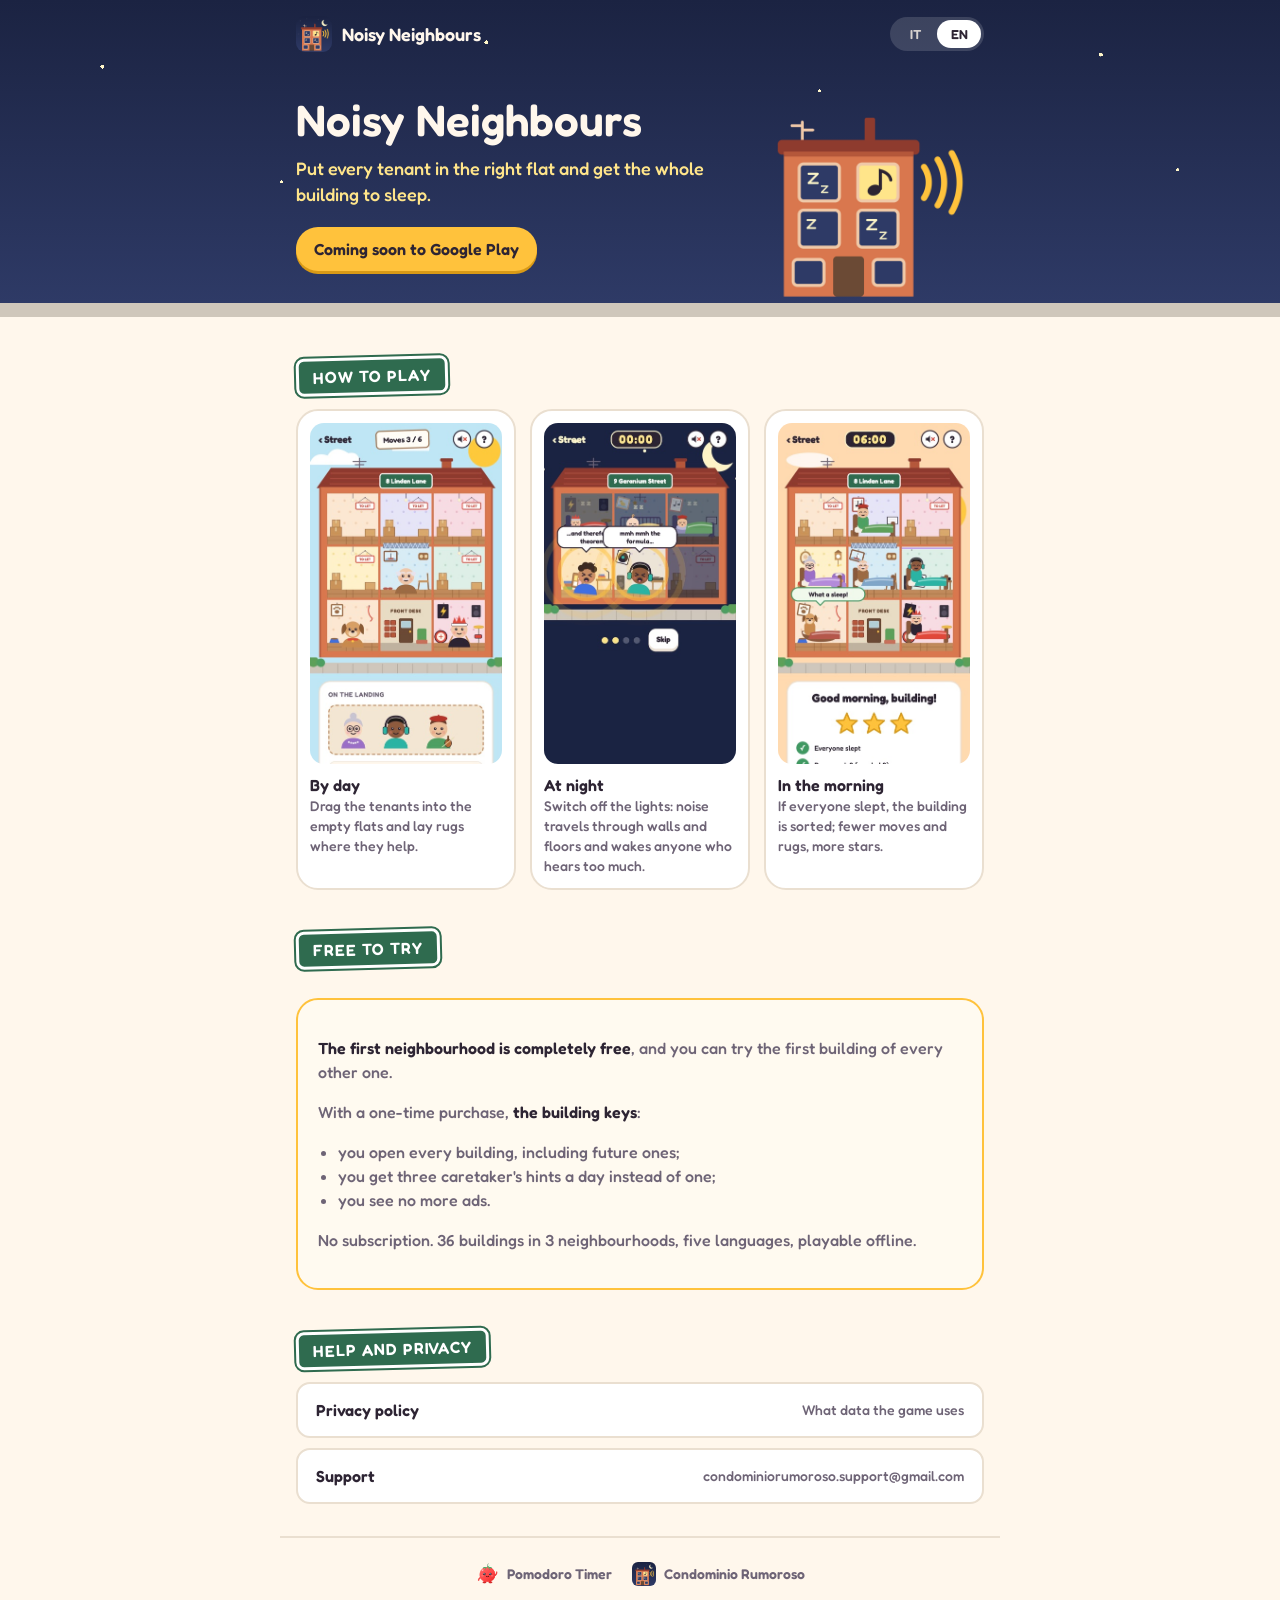
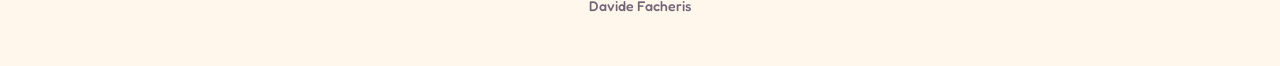
==== condominio/index.html @ 91c70543 "Sito 3.0 "Davanzale" e sezione di Condominio Rumoroso Grafica della 3.0 di Pomodoro Timer (Nunito se" ====
<!doctype html>
<html lang="it">
<head>
  <meta charset="utf-8">
  <meta name="viewport" content="width=device-width, initial-scale=1">
  <title>Condominio Rumoroso</title>
  <meta name="description" content="Condominio Rumoroso: sistema gli inquilini nelle stanze giuste e fai dormire tutto il palazzo. Un rompicapo per Android.">
  <meta name="theme-color" content="#1B2342">
  <link rel="icon" type="image/png" href="/condominio/assets/icon.png">
  <link rel="apple-touch-icon" href="/condominio/assets/icon.png">
  <link rel="preload" href="/condominio/assets/fonts/Fredoka_600SemiBold.ttf" as="font" type="font/ttf" crossorigin>
  <link rel="stylesheet" href="/condominio/assets/condominio.css?v=2">
</head>
<body>
<div class="night">
  <div class="inner">
    <header class="site">
      <a class="home" href="/condominio/"><img src="/condominio/assets/icon.png" alt="" width="36" height="36"><span data-i18n="name">Condominio Rumoroso</span></a>
      <nav class="lang-switch"><a href="?lang=it" data-lang="it">IT</a><a href="?lang=en" data-lang="en">EN</a></nav>
    </header>
    <section class="hero">
      <div>
        <h1 data-i18n="name">Condominio Rumoroso</h1>
        <p data-i18n="tagline">Sistema gli inquilini nelle stanze giuste e fai dormire tutto il palazzo.</p>
        <span class="badge" data-i18n="soon">Presto su Google Play</span>
      </div>
      <img class="building" src="/condominio/assets/palazzo.png" alt="" width="240" height="240">
    </section>
  </div>
</div>

<main>
  <div class="sign" data-i18n="howTitle">Come si gioca</div>
  <div class="steps">
    <figure class="step">
      <img lang="it" src="/condominio/assets/shots/it-2-giorno.jpg" alt="Il palazzo di giorno, con gli inquilini da sistemare sul pianerottolo" width="360" height="640" loading="lazy">
      <img lang="en" src="/condominio/assets/shots/en-2-giorno.jpg" alt="The building by day, with the tenants waiting on the landing" width="360" height="640" loading="lazy" hidden>
      <figcaption><strong data-i18n="step1Title">Di giorno</strong><span data-i18n="step1Text">Trascina gli inquilini nelle stanze libere e stendi i tappeti dove servono.</span></figcaption>
    </figure>
    <figure class="step">
      <img lang="it" src="/condominio/assets/shots/it-3-notte.jpg" alt="La notte: il rumore sveglia due inquilini" width="360" height="640" loading="lazy">
      <img lang="en" src="/condominio/assets/shots/en-3-notte.jpg" alt="The night: the noise wakes two tenants" width="360" height="640" loading="lazy" hidden>
      <figcaption><strong data-i18n="step2Title">Di notte</strong><span data-i18n="step2Text">Spegni le luci: il rumore passa da muri e pavimenti e sveglia chi sente troppo.</span></figcaption>
    </figure>
    <figure class="step">
      <img lang="it" src="/condominio/assets/shots/it-5-stelle.jpg" alt="Il mattino: tutti hanno dormito e arrivano tre stelle" width="360" height="640" loading="lazy">
      <img lang="en" src="/condominio/assets/shots/en-5-stelle.jpg" alt="The morning: everyone slept and three stars arrive" width="360" height="640" loading="lazy" hidden>
      <figcaption><strong data-i18n="step3Title">Al mattino</strong><span data-i18n="step3Text">Se dormono tutti il palazzo è sistemato; meno mosse e tappeti, più stelle.</span></figcaption>
    </figure>
  </div>

  <div class="sign" data-i18n="freeTitle">Gratis da provare</div>
  <section class="card keys" lang="it">
    <p><strong>Il primo quartiere è tutto gratuito</strong>, e di ogni altro quartiere puoi provare il primo palazzo.</p>
    <p>Con un acquisto unico, <strong>le chiavi del condominio</strong>:</p>
    <ul>
      <li>apri tutti i palazzi, anche quelli che arriveranno;</li>
      <li>hai tre aiuti del portiere al giorno invece di uno;</li>
      <li>non vedi più annunci.</li>
    </ul>
    <p>Nessun abbonamento. 36 palazzi in 3 quartieri, cinque lingue, si gioca anche offline.</p>
  </section>
  <section class="card keys" lang="en" hidden>
    <p><strong>The first neighbourhood is completely free</strong>, and you can try the first building of every other one.</p>
    <p>With a one-time purchase, <strong>the building keys</strong>:</p>
    <ul>
      <li>you open every building, including future ones;</li>
      <li>you get three caretaker's hints a day instead of one;</li>
      <li>you see no more ads.</li>
    </ul>
    <p>No subscription. 36 buildings in 3 neighbourhoods, five languages, playable offline.</p>
  </section>

  <div class="sign" data-i18n="helpTitle">Aiuto e privacy</div>
  <nav class="links">
    <a href="/condominio/privacy/"><strong data-i18n="privacyTitle">Informativa sulla privacy</strong><span data-i18n="privacyText">Quali dati usa il gioco</span></a>
    <a href="mailto:condominiorumoroso.support@gmail.com?subject=Condominio%20Rumoroso"><strong data-i18n="supportTitle">Assistenza</strong><span>condominiorumoroso.support@gmail.com</span></a>
  </nav>
</main>

<footer class="apps">
  <a href="/"><img src="/assets/mascot.png" alt="" width="24" height="24">Pomodoro Timer</a>
  <a href="/condominio/"><img src="/condominio/assets/icon.png" alt="" width="24" height="24">Condominio Rumoroso</a>
  <span class="by">Davide Facheris</span>
</footer>
<script src="/assets/site.js?v=3"></script>
<script>
  PomodoroSite.translate({
    it: {
      pageTitle: 'Condominio Rumoroso',
      name: 'Condominio Rumoroso',
      tagline: 'Sistema gli inquilini nelle stanze giuste e fai dormire tutto il palazzo.',
      soon: 'Presto su Google Play',
      howTitle: 'Come si gioca',
      step1Title: 'Di giorno',
      step1Text: 'Trascina gli inquilini nelle stanze libere e stendi i tappeti dove servono.',
      step2Title: 'Di notte',
      step2Text: 'Spegni le luci: il rumore passa da muri e pavimenti e sveglia chi sente troppo.',
      step3Title: 'Al mattino',
      step3Text: 'Se dormono tutti il palazzo è sistemato; meno mosse e tappeti, più stelle.',
      freeTitle: 'Gratis da provare',
      helpTitle: 'Aiuto e privacy',
      privacyTitle: 'Informativa sulla privacy',
      privacyText: 'Quali dati usa il gioco',
      supportTitle: 'Assistenza',
    },
    en: {
      pageTitle: 'Noisy Neighbours',
      name: 'Noisy Neighbours',
      tagline: 'Put every tenant in the right flat and get the whole building to sleep.',
      soon: 'Coming soon to Google Play',
      howTitle: 'How to play',
      step1Title: 'By day',
      step1Text: 'Drag the tenants into the empty flats and lay rugs where they help.',
      step2Title: 'At night',
      step2Text: 'Switch off the lights: noise travels through walls and floors and wakes anyone who hears too much.',
      step3Title: 'In the morning',
      step3Text: 'If everyone slept, the building is sorted; fewer moves and rugs, more stars.',
      freeTitle: 'Free to try',
      helpTitle: 'Help and privacy',
      privacyTitle: 'Privacy policy',
      privacyText: 'What data the game uses',
      supportTitle: 'Support',
    },
  });
</script>
</body>
</html>
---- condominio/assets/condominio.css ----
/* Condominio Rumoroso — the game's section of the site. Same structure as the rest of the site
   (header, language switch, footer with the apps), dressed like the game: the night sky over the
   building, warm paper, the green street sign, gold for the keys and Fredoka, the game's font
   (SIL Open Font License, served from this site). The colors mirror src/ui/theme.ts of the game. */
@font-face { font-family: Fredoka; font-weight: 500; font-display: swap; src: url(/condominio/assets/fonts/Fredoka_500Medium.ttf) format("truetype"); }
@font-face { font-family: Fredoka; font-weight: 600; font-display: swap; src: url(/condominio/assets/fonts/Fredoka_600SemiBold.ttf) format("truetype"); }

:root {
  color-scheme: light;
  --night: #1b2342;
  --night-low: #2e3a66;
  --star: #fff6c9;
  --lit: #ffe58a;
  --bg: #fff7ec;
  --card: #ffffff;
  --ink: #2d2433;
  --muted: #6e6476;
  --line: #eadfd0;
  --sign: #2f6b4f;
  --sign-text: #ffffff;
  --gold: #ffc23c;
  --gold-dark: #d99a16;
  --pavement: #cfc7bb;
  --link: #2c51ae;
  --radius-m: 14px;
  --radius-l: 22px;
  --ease: cubic-bezier(0.2, 0, 0, 1);
}

* { box-sizing: border-box; }

body {
  margin: 0;
  min-height: 100vh;
  background: var(--bg);
  color: var(--ink);
  font: 500 16px/24px Fredoka, -apple-system, BlinkMacSystemFont, "Segoe UI", Roboto, sans-serif;
  -webkit-font-smoothing: antialiased;
}

main { max-width: 720px; margin: 0 auto; padding: 0 16px 32px; }

/* The header sits on the night sky (home) or on paper (privacy) */
header.site {
  display: flex;
  align-items: center;
  justify-content: space-between;
  gap: 16px;
  padding: 16px 0;
}
header.site a.home {
  display: inline-flex;
  align-items: center;
  gap: 10px;
  color: inherit;
  text-decoration: none;
  font-weight: 600;
  font-size: 18px;
}
header.site a.home img { width: 36px; height: 36px; border-radius: 9px; }

.lang-switch { display: inline-flex; padding: 3px; border-radius: 999px; background: rgba(45, 36, 51, 0.1); }
.night .lang-switch { background: rgba(255, 255, 255, 0.14); }
.lang-switch a {
  min-width: 44px;
  padding: 5px 12px;
  border-radius: 999px;
  color: inherit;
  opacity: 0.8;
  text-decoration: none;
  text-align: center;
  font-size: 13px;
  line-height: 18px;
  font-weight: 600;
}
.lang-switch a[aria-current="true"] { background: var(--card); color: var(--ink); opacity: 1; }

/* The hero: the building at night, under the stars, standing on the pavement */
.night {
  color: var(--bg);
  border-bottom: 14px solid var(--pavement);
  background:
    radial-gradient(2px 2px at 8% 22%, var(--star) 98%, transparent),
    radial-gradient(1.5px 1.5px at 22% 60%, var(--star) 98%, transparent),
    radial-gradient(2px 2px at 38% 14%, var(--star) 98%, transparent),
    radial-gradient(1.5px 1.5px at 64% 30%, var(--star) 98%, transparent),
    radial-gradient(2px 2px at 86% 18%, var(--star) 98%, transparent),
    radial-gradient(1.5px 1.5px at 92% 56%, var(--star) 98%, transparent),
    linear-gradient(180deg, var(--night), var(--night-low));
}
.night .inner { max-width: 720px; margin: 0 auto; padding: 0 16px; }
.hero {
  display: grid;
  grid-template-columns: 1fr 240px;
  align-items: end;
  gap: 16px;
  padding-top: 16px;
}
.hero h1 { margin: 0; font-size: 44px; line-height: 46px; font-weight: 600; }
.hero p { margin: 12px 0 0; color: var(--lit); font-size: 18px; line-height: 26px; }
.hero .badge {
  display: inline-flex;
  align-items: center;
  gap: 8px;
  margin: 20px 0 32px;
  padding: 10px 18px;
  border-radius: 999px;
  background: var(--gold);
  color: var(--ink);
  font-weight: 600;
  box-shadow: 0 3px 0 var(--gold-dark);
}
/* The drawing has some air under the building: pull it down so it stands on the pavement */
.hero img.building { width: 240px; height: auto; display: block; margin-bottom: -21px; }

h2 { font-size: 24px; line-height: 30px; font-weight: 600; margin: 40px 0 12px; }
p, li { color: var(--muted); }
strong { color: var(--ink); font-weight: 600; }
a { color: var(--link); text-underline-offset: 2px; }

/* Street sign used as a section label, like the district names in the game */
.sign {
  display: inline-block;
  margin: 40px 0 14px;
  padding: 4px 14px;
  border: 3px solid var(--sign-text);
  outline: 2px solid var(--sign);
  border-radius: 8px;
  background: var(--sign);
  color: var(--sign-text);
  font-weight: 600;
  letter-spacing: 1px;
  text-transform: uppercase;
  transform: rotate(-1.5deg);
}

/* How to play: three steps, each with a screenshot of the game */
.steps { display: grid; grid-template-columns: repeat(3, 1fr); gap: 14px; }
.step {
  margin: 0;
  padding: 12px;
  background: var(--card);
  border: 2px solid var(--line);
  border-radius: var(--radius-l);
}
.step img { display: block; width: 100%; height: auto; border-radius: var(--radius-m); }
.step figcaption { margin-top: 10px; color: var(--muted); font-size: 14px; line-height: 20px; }
.step figcaption strong { display: block; font-size: 16px; line-height: 22px; }

.card {
  background: var(--card);
  border: 2px solid var(--line);
  border-radius: var(--radius-l);
  padding: 20px;
  margin-top: 16px;
}
.card.keys { border-color: var(--gold); background: #fffaf0; }
.card ul { margin: 8px 0 0; padding-left: 20px; }

.links { display: grid; gap: 10px; }
.links a {
  display: flex;
  align-items: center;
  justify-content: space-between;
  gap: 12px;
  padding: 14px 18px;
  border-radius: var(--radius-m);
  border: 2px solid var(--line);
  background: var(--card);
  color: var(--ink);
  text-decoration: none;
  font-weight: 600;
  transition: transform 150ms var(--ease);
}
.links a span { color: var(--muted); font-weight: 500; font-size: 14px; overflow-wrap: anywhere; text-align: right; }
.links a:active { transform: scale(0.98); }

:focus-visible { outline: 3px solid var(--gold); outline-offset: 2px; }
[hidden] { display: none !important; }

/* Privacy policy: paper page under a short strip of night */
.page-head { color: var(--bg); background: linear-gradient(180deg, var(--night), var(--night-low)); border-bottom: 14px solid var(--pavement); }
.page-head .inner { max-width: 720px; margin: 0 auto; padding: 0 16px; }
.page h1 { font-size: 30px; line-height: 36px; font-weight: 600; margin: 24px 0 4px; }
.page .meta { margin-top: 0; }
.page h2 { font-size: 20px; line-height: 26px; margin: 28px 0 8px; }
.table-wrap { overflow-x: auto; margin: 12px 0; border: 2px solid var(--line); border-radius: var(--radius-m); background: var(--card); }
table { border-collapse: collapse; width: 100%; min-width: 560px; font-size: 14px; line-height: 20px; }
th, td { padding: 8px 12px; text-align: left; vertical-align: top; }
th { background: #f7eee1; color: var(--ink); font-weight: 600; }
td { color: var(--muted); border-top: 1px solid var(--line); }

footer.apps {
  max-width: 720px;
  margin: 0 auto;
  padding: 24px 16px 48px;
  border-top: 2px solid var(--line);
  display: flex;
  flex-wrap: wrap;
  align-items: center;
  justify-content: center;
  gap: 8px 20px;
  color: var(--muted);
  font-size: 14px;
}
footer.apps a { display: inline-flex; align-items: center; gap: 8px; color: var(--muted); font-weight: 600; text-decoration: none; }
footer.apps a:hover { color: var(--ink); }
footer.apps img { width: 24px; height: 24px; border-radius: 6px; }
footer.apps .by { flex-basis: 100%; text-align: center; }

@media (max-width: 640px) {
  .hero { grid-template-columns: 1fr; text-align: center; }
  .hero img.building { width: 200px; margin: 0 auto -18px; }
  .hero h1 { font-size: 36px; line-height: 40px; }
  .hero .badge { margin-bottom: 8px; }
  .links a { flex-direction: column; align-items: flex-start; gap: 2px; }
  .links a span { text-align: left; }
  .steps { grid-template-columns: 1fr; }
  .step { display: grid; grid-template-columns: 120px 1fr; gap: 12px; align-items: center; }
  .step figcaption { margin-top: 0; }
}

@media (prefers-reduced-motion: reduce), print {
  *, *::before, *::after { animation: none !important; transition: none !important; }
}
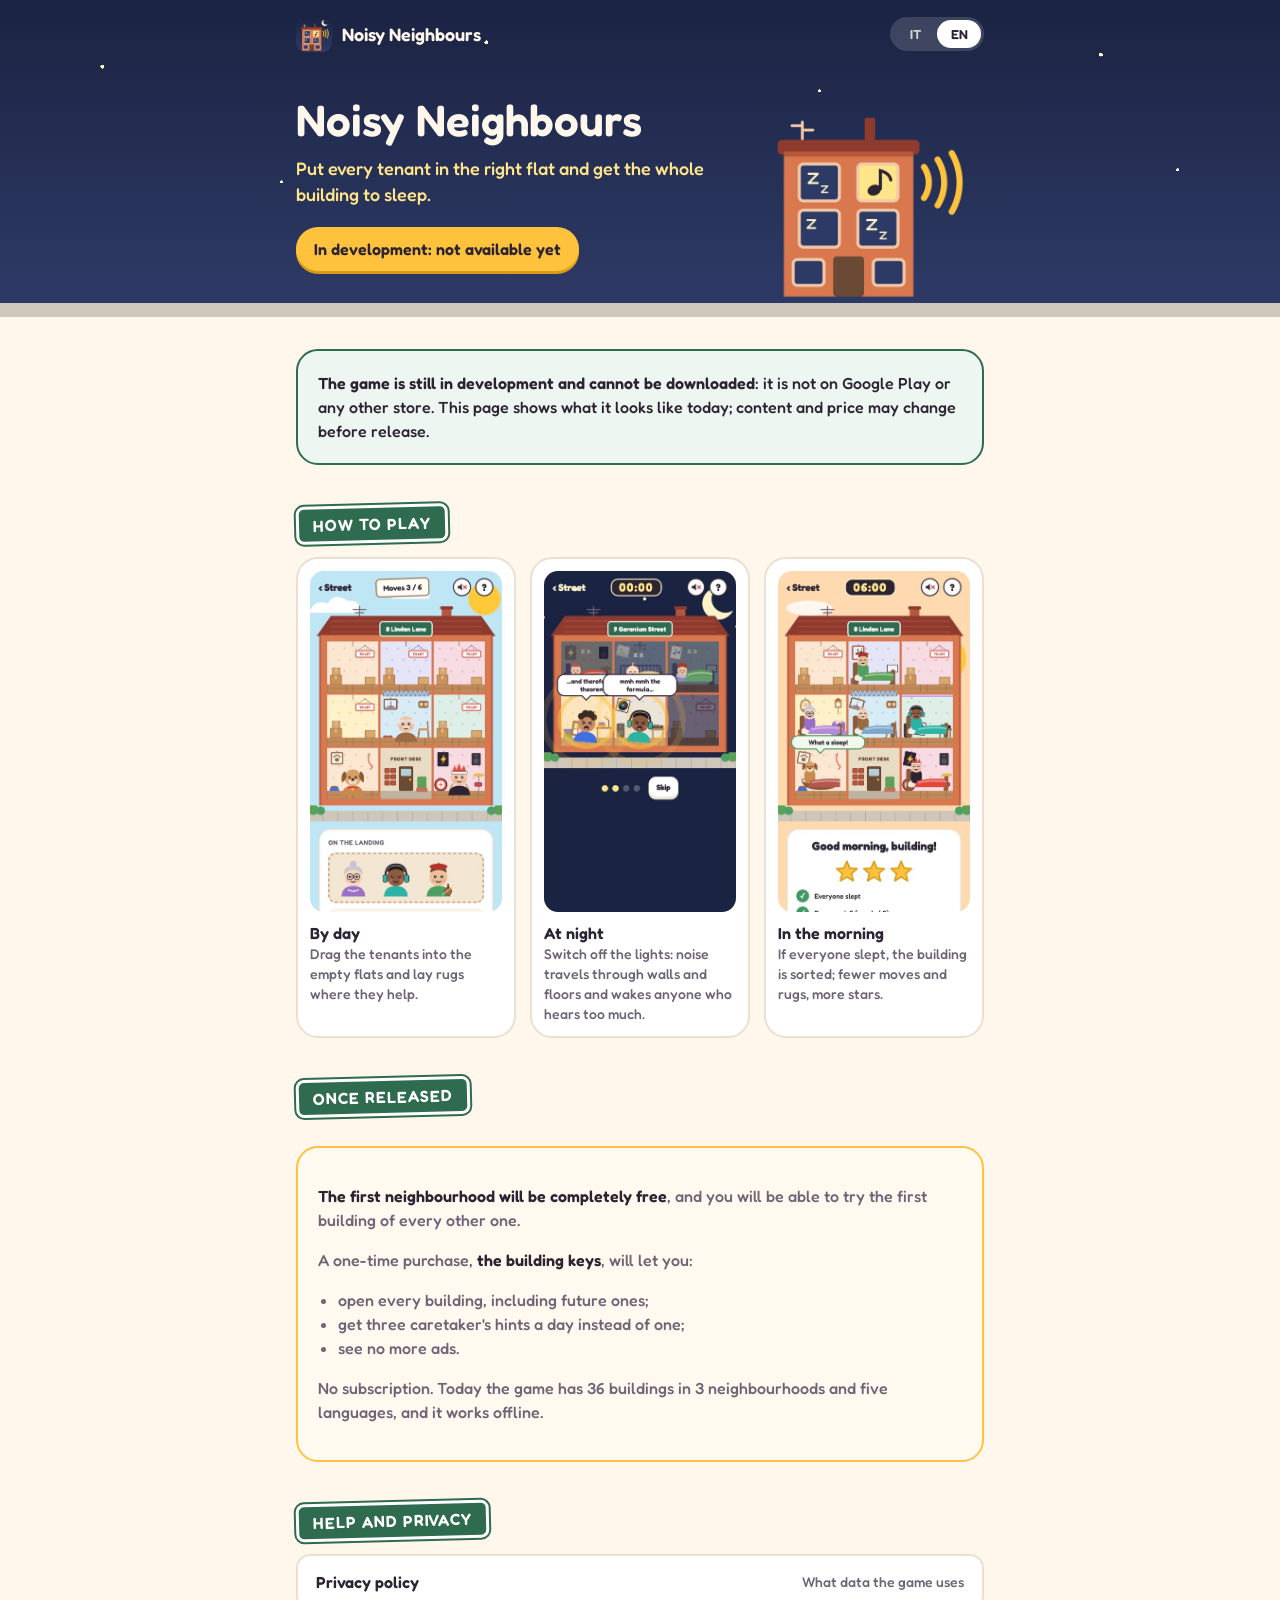
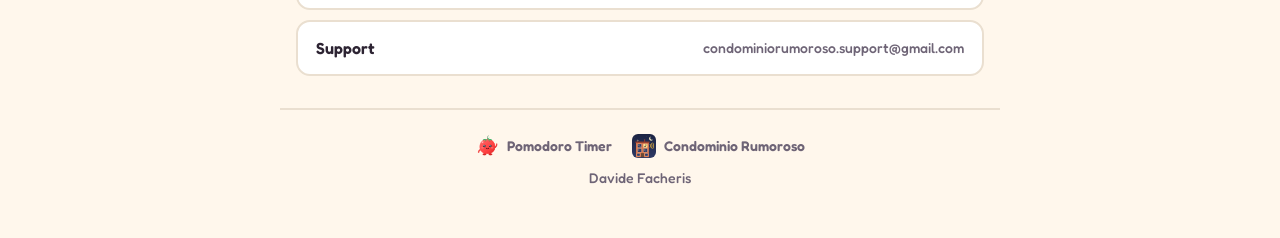
==== commit 1237605e: "Condominio Rumoroso: il gioco è ancora in sviluppo e non è disponibile Da PomodoroTimer/website del " ====
--- a/condominio/index.html
+++ b/condominio/index.html
@@ -9,7 +9,7 @@
   <link rel="icon" type="image/png" href="/condominio/assets/icon.png">
   <link rel="apple-touch-icon" href="/condominio/assets/icon.png">
   <link rel="preload" href="/condominio/assets/fonts/Fredoka_600SemiBold.ttf" as="font" type="font/ttf" crossorigin>
-  <link rel="stylesheet" href="/condominio/assets/condominio.css?v=2">
+  <link rel="stylesheet" href="/condominio/assets/condominio.css?v=3">
 </head>
 <body>
 <div class="night">
@@ -22,7 +22,7 @@
       <div>
         <h1 data-i18n="name">Condominio Rumoroso</h1>
         <p data-i18n="tagline">Sistema gli inquilini nelle stanze giuste e fai dormire tutto il palazzo.</p>
-        <span class="badge" data-i18n="soon">Presto su Google Play</span>
+        <span class="badge" data-i18n="soon">In sviluppo: non ancora disponibile</span>
       </div>
       <img class="building" src="/condominio/assets/palazzo.png" alt="" width="240" height="240">
     </section>
@@ -30,6 +30,15 @@
 </div>
 
 <main>
+  <section class="card dev" lang="it">
+    <p><strong>Il gioco è ancora in sviluppo e non si può scaricare</strong>: non è su Google Play né su altri store.
+      Questa pagina mostra com'è oggi; contenuti e prezzo possono cambiare prima dell'uscita.</p>
+  </section>
+  <section class="card dev" lang="en" hidden>
+    <p><strong>The game is still in development and cannot be downloaded</strong>: it is not on Google Play or any other store.
+      This page shows what it looks like today; content and price may change before release.</p>
+  </section>
+
   <div class="sign" data-i18n="howTitle">Come si gioca</div>
   <div class="steps">
     <figure class="step">
@@ -49,26 +58,26 @@
     </figure>
   </div>
 
-  <div class="sign" data-i18n="freeTitle">Gratis da provare</div>
+  <div class="sign" data-i18n="freeTitle">Quando uscirà</div>
   <section class="card keys" lang="it">
-    <p><strong>Il primo quartiere è tutto gratuito</strong>, e di ogni altro quartiere puoi provare il primo palazzo.</p>
-    <p>Con un acquisto unico, <strong>le chiavi del condominio</strong>:</p>
+    <p><strong>Il primo quartiere sarà tutto gratuito</strong>, e di ogni altro quartiere si potrà provare il primo palazzo.</p>
+    <p>Con un acquisto unico, <strong>le chiavi del condominio</strong>, si potrà:</p>
     <ul>
-      <li>apri tutti i palazzi, anche quelli che arriveranno;</li>
-      <li>hai tre aiuti del portiere al giorno invece di uno;</li>
-      <li>non vedi più annunci.</li>
+      <li>aprire tutti i palazzi, anche quelli che arriveranno;</li>
+      <li>avere tre aiuti del portiere al giorno invece di uno;</li>
+      <li>non vedere più annunci.</li>
     </ul>
-    <p>Nessun abbonamento. 36 palazzi in 3 quartieri, cinque lingue, si gioca anche offline.</p>
+    <p>Nessun abbonamento. Oggi il gioco ha 36 palazzi in 3 quartieri e cinque lingue, e funziona anche offline.</p>
   </section>
   <section class="card keys" lang="en" hidden>
-    <p><strong>The first neighbourhood is completely free</strong>, and you can try the first building of every other one.</p>
-    <p>With a one-time purchase, <strong>the building keys</strong>:</p>
+    <p><strong>The first neighbourhood will be completely free</strong>, and you will be able to try the first building of every other one.</p>
+    <p>A one-time purchase, <strong>the building keys</strong>, will let you:</p>
     <ul>
-      <li>you open every building, including future ones;</li>
-      <li>you get three caretaker's hints a day instead of one;</li>
-      <li>you see no more ads.</li>
+      <li>open every building, including future ones;</li>
+      <li>get three caretaker's hints a day instead of one;</li>
+      <li>see no more ads.</li>
     </ul>
-    <p>No subscription. 36 buildings in 3 neighbourhoods, five languages, playable offline.</p>
+    <p>No subscription. Today the game has 36 buildings in 3 neighbourhoods and five languages, and it works offline.</p>
   </section>
 
   <div class="sign" data-i18n="helpTitle">Aiuto e privacy</div>
@@ -90,7 +99,7 @@
       pageTitle: 'Condominio Rumoroso',
       name: 'Condominio Rumoroso',
       tagline: 'Sistema gli inquilini nelle stanze giuste e fai dormire tutto il palazzo.',
-      soon: 'Presto su Google Play',
+      soon: 'In sviluppo: non ancora disponibile',
       howTitle: 'Come si gioca',
       step1Title: 'Di giorno',
       step1Text: 'Trascina gli inquilini nelle stanze libere e stendi i tappeti dove servono.',
@@ -98,7 +107,7 @@
       step2Text: 'Spegni le luci: il rumore passa da muri e pavimenti e sveglia chi sente troppo.',
       step3Title: 'Al mattino',
       step3Text: 'Se dormono tutti il palazzo è sistemato; meno mosse e tappeti, più stelle.',
-      freeTitle: 'Gratis da provare',
+      freeTitle: 'Quando uscirà',
       helpTitle: 'Aiuto e privacy',
       privacyTitle: 'Informativa sulla privacy',
       privacyText: 'Quali dati usa il gioco',
@@ -108,7 +117,7 @@
       pageTitle: 'Noisy Neighbours',
       name: 'Noisy Neighbours',
       tagline: 'Put every tenant in the right flat and get the whole building to sleep.',
-      soon: 'Coming soon to Google Play',
+      soon: 'In development: not available yet',
       howTitle: 'How to play',
       step1Title: 'By day',
       step1Text: 'Drag the tenants into the empty flats and lay rugs where they help.',
@@ -116,7 +125,7 @@
       step2Text: 'Switch off the lights: noise travels through walls and floors and wakes anyone who hears too much.',
       step3Title: 'In the morning',
       step3Text: 'If everyone slept, the building is sorted; fewer moves and rugs, more stars.',
-      freeTitle: 'Free to try',
+      freeTitle: 'Once released',
       helpTitle: 'Help and privacy',
       privacyTitle: 'Privacy policy',
       privacyText: 'What data the game uses',
--- a/condominio/assets/condominio.css
+++ b/condominio/assets/condominio.css
@@ -155,6 +155,9 @@
   margin-top: 16px;
 }
 .card.keys { border-color: var(--gold); background: #fffaf0; }
+/* The game is not out yet: said first, on a card with the street sign's green */
+.card.dev { margin-top: 32px; border-color: var(--sign); background: #eef6f1; }
+.card.dev p { margin: 0; color: var(--ink); }
 .card ul { margin: 8px 0 0; padding-left: 20px; }
 
 .links { display: grid; gap: 10px; }
